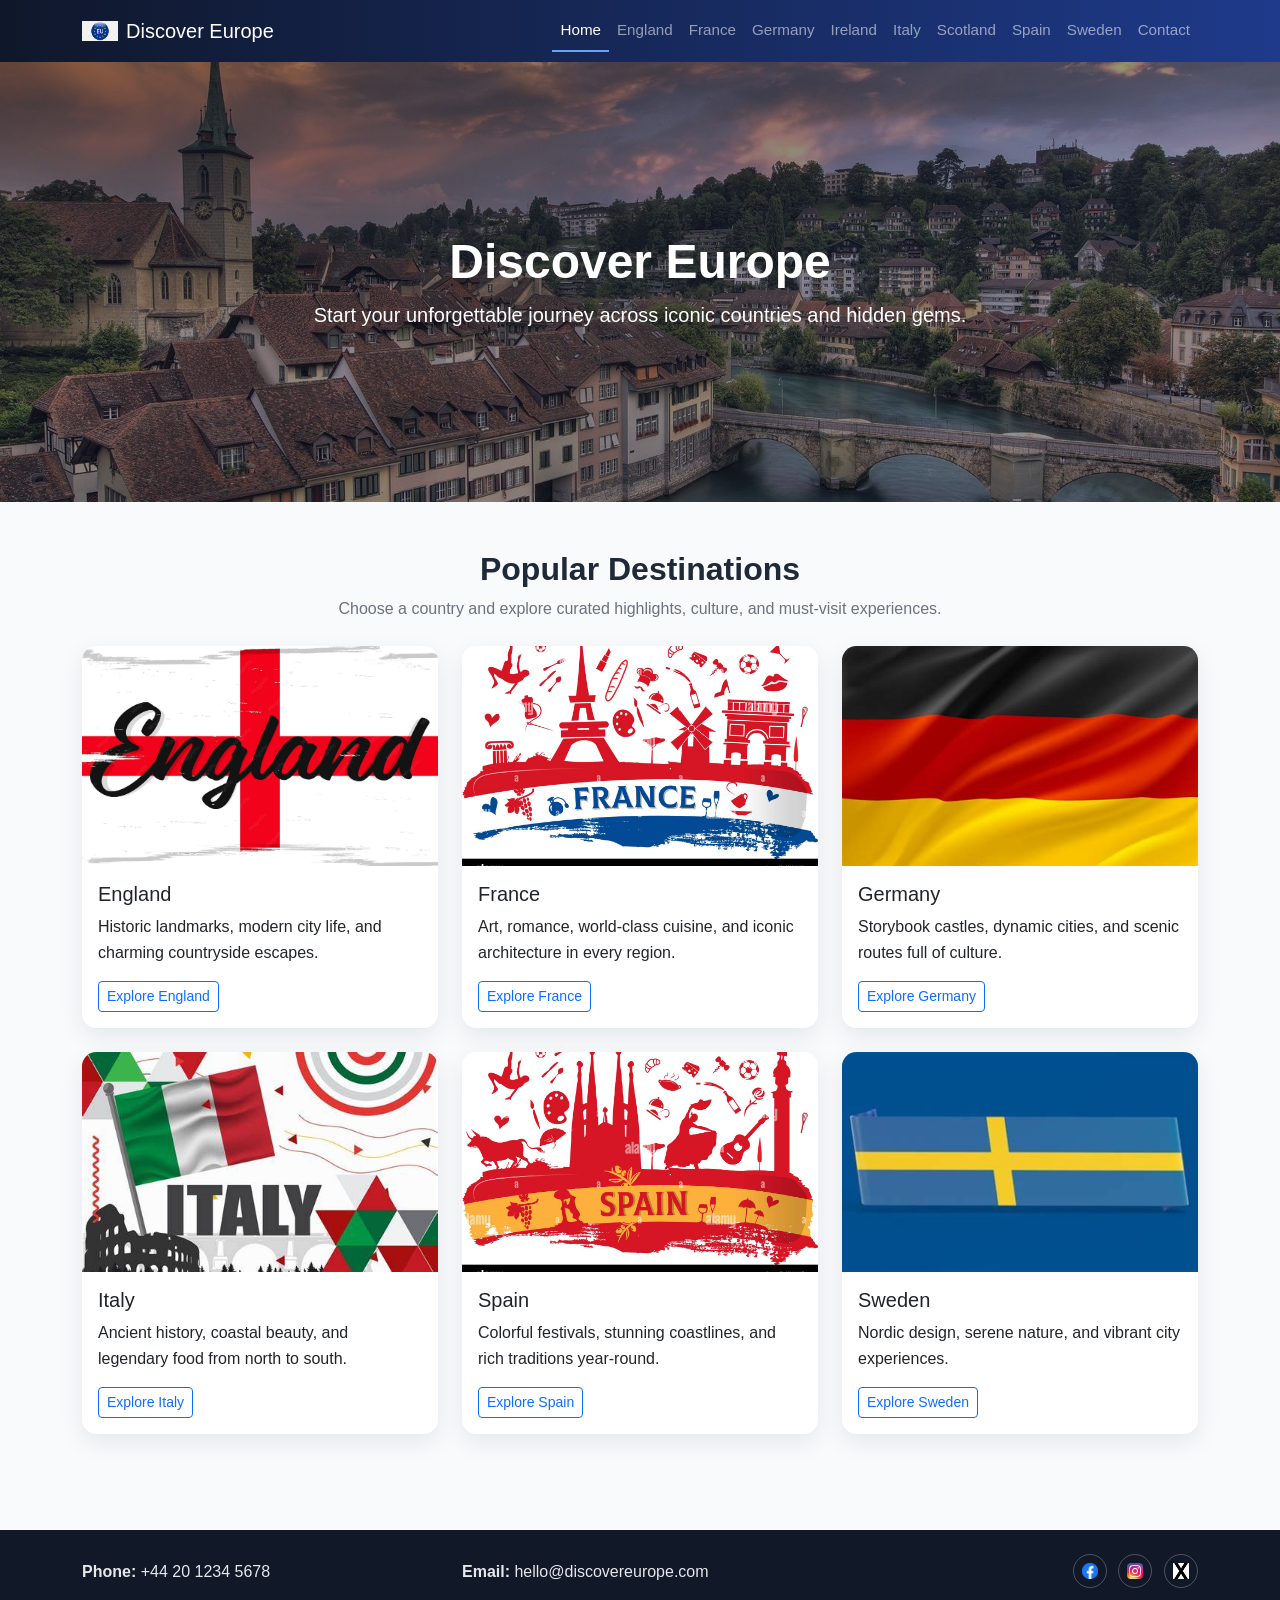
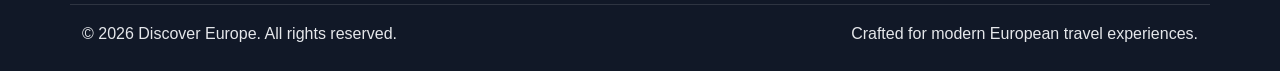
==== index.html @ 99d62b43 "first commit" ====
<!DOCTYPE html>
<html lang="en">
<head>
  <meta charset="UTF-8">
  <meta name="viewport" content="width=device-width, initial-scale=1.0">
  <title>Discover Europe | Home</title>
  <link href="https://cdn.jsdelivr.net/npm/bootstrap@5.3.3/dist/css/bootstrap.min.css" rel="stylesheet">
  <link rel="stylesheet" href="css/custom.css">
</head>
<body>
  <nav class="navbar navbar-expand-lg navbar-dark site-navbar sticky-top">
    <div class="container">
      <a class="navbar-brand d-flex align-items-center gap-2" href="index.html">
        <img src="./images/logo.png" alt="Discover Europe logo" class="site-logo">
        <span>Discover Europe</span>
      </a>
      <button class="navbar-toggler" type="button" data-bs-toggle="collapse" data-bs-target="#mainNavbar" aria-controls="mainNavbar" aria-expanded="false" aria-label="Toggle navigation">
        <span class="navbar-toggler-icon"></span>
      </button>
      <div class="collapse navbar-collapse" id="mainNavbar">
        <ul class="navbar-nav ms-auto mb-2 mb-lg-0">
          <li class="nav-item"><a class="nav-link active" aria-current="page" href="index.html">Home</a></li>
          <li class="nav-item"><a class="nav-link" href="england.html">England</a></li>
          <li class="nav-item"><a class="nav-link" href="france.html">France</a></li>
          <li class="nav-item"><a class="nav-link" href="germany.html">Germany</a></li>
          <li class="nav-item"><a class="nav-link" href="ireland.html">Ireland</a></li>
          <li class="nav-item"><a class="nav-link" href="italy.html">Italy</a></li>
          <li class="nav-item"><a class="nav-link" href="scotland.html">Scotland</a></li>
          <li class="nav-item"><a class="nav-link" href="spain.html">Spain</a></li>
          <li class="nav-item"><a class="nav-link" href="sweden.html">Sweden</a></li>
          <li class="nav-item"><a class="nav-link" href="contact.html">Contact</a></li>
        </ul>
      </div>
    </div>
  </nav>

  <header class="hero-banner position-relative">
    <img src="./images/banner-home.jpg" class="img-fluid w-100 banner-image" alt="European destinations collage">
    <div class="banner-overlay d-flex align-items-center justify-content-center text-center">
      <div class="container">
        <h1 class="display-5 fw-bold">Discover Europe</h1>
        <p class="lead mb-0">Start your unforgettable journey across iconic countries and hidden gems.</p>
      </div>
    </div>
  </header>

  <main class="py-5">
    <section class="container mb-5">
      <div class="row justify-content-center">
        <div class="col-12 col-lg-10 text-center">
          <h2 class="section-title">Popular Destinations</h2>
          <p class="section-subtitle">Choose a country and explore curated highlights, culture, and must-visit experiences.</p>
        </div>
      </div>
      <div class="row g-4">
        <div class="col-12 col-md-6 col-lg-4">
          <article class="card destination-card h-100">
            <img src="./images/banner-england.jpg" class="card-img-top" alt="England">
            <div class="card-body">
              <h3 class="h5 card-title">England</h3>
              <p class="card-text">Historic landmarks, modern city life, and charming countryside escapes.</p>
              <a href="england.html" class="btn btn-outline-primary btn-sm">Explore England</a>
            </div>
          </article>
        </div>
        <div class="col-12 col-md-6 col-lg-4">
          <article class="card destination-card h-100">
            <img src="./images/banner-france.jpg" class="card-img-top" alt="France">
            <div class="card-body">
              <h3 class="h5 card-title">France</h3>
              <p class="card-text">Art, romance, world-class cuisine, and iconic architecture in every region.</p>
              <a href="france.html" class="btn btn-outline-primary btn-sm">Explore France</a>
            </div>
          </article>
        </div>
        <div class="col-12 col-md-6 col-lg-4">
          <article class="card destination-card h-100">
            <img src="./images/banner-germany.jpg" class="card-img-top" alt="Germany">
            <div class="card-body">
              <h3 class="h5 card-title">Germany</h3>
              <p class="card-text">Storybook castles, dynamic cities, and scenic routes full of culture.</p>
              <a href="germany.html" class="btn btn-outline-primary btn-sm">Explore Germany</a>
            </div>
          </article>
        </div>
        <div class="col-12 col-md-6 col-lg-4">
          <article class="card destination-card h-100">
            <img src="./images/banner-italy.jpg" class="card-img-top" alt="Italy">
            <div class="card-body">
              <h3 class="h5 card-title">Italy</h3>
              <p class="card-text">Ancient history, coastal beauty, and legendary food from north to south.</p>
              <a href="italy.html" class="btn btn-outline-primary btn-sm">Explore Italy</a>
            </div>
          </article>
        </div>
        <div class="col-12 col-md-6 col-lg-4">
          <article class="card destination-card h-100">
            <img src="./images/banner-spain.jpg" class="card-img-top" alt="Spain">
            <div class="card-body">
              <h3 class="h5 card-title">Spain</h3>
              <p class="card-text">Colorful festivals, stunning coastlines, and rich traditions year-round.</p>
              <a href="spain.html" class="btn btn-outline-primary btn-sm">Explore Spain</a>
            </div>
          </article>
        </div>
        <div class="col-12 col-md-6 col-lg-4">
          <article class="card destination-card h-100">
            <img src="./images/banner-sweden.jpg" class="card-img-top" alt="Sweden">
            <div class="card-body">
              <h3 class="h5 card-title">Sweden</h3>
              <p class="card-text">Nordic design, serene nature, and vibrant city experiences.</p>
              <a href="sweden.html" class="btn btn-outline-primary btn-sm">Explore Sweden</a>
            </div>
          </article>
        </div>
      </div>
    </section>
  </main>

  <footer class="site-footer py-4">
    <div class="container">
      <div class="row gy-3 align-items-center footer-top pb-3 mb-3">
        <div class="col-12 col-md-4">
          <strong>Phone:</strong> +44 20 1234 5678
        </div>
        <div class="col-12 col-md-4">
          <strong>Email:</strong> hello@discovereurope.com
        </div>
        <div class="col-12 col-md-4 text-md-end social-icons">
          <a href="#" aria-label="Facebook"><img src="./icons/facebook.png" alt="Facebook icon"></a>
          <a href="#" aria-label="Instagram"><img src="./icons/instagram.png" alt="Instagram icon"></a>
          <a href="#" aria-label="Twitter"><img src="./icons/twitter.jpg" alt="Twitter icon"></a>
        </div>
      </div>
      <div class="row gy-2 align-items-center footer-bottom">
        <div class="col-12 col-md-6">
          &copy; 2026 Discover Europe. All rights reserved.
        </div>
        <div class="col-12 col-md-6 text-md-end">
          Crafted for modern European travel experiences.
        </div>
      </div>
    </div>
  </footer>

  <script src="https://cdn.jsdelivr.net/npm/bootstrap@5.3.3/dist/js/bootstrap.bundle.min.js"></script>
</body>
</html>
---- css/custom.css ----
:root {
  --primary-color: #1e3a8a;
  --accent-color: #60a5fa;
  --text-color: #1f2937;
  --muted-color: #6b7280;
  --footer-bg: #111827;
}

body {
  font-family: "Segoe UI", Tahoma, Geneva, Verdana, sans-serif;
  color: var(--text-color);
  line-height: 1.6;
  background-color: #f8fafc;
}

.site-navbar {
  background: linear-gradient(90deg, #0f172a, var(--primary-color));
}

.site-logo {
  width: 36px;
  height: 36px;
  object-fit: contain;
}

.navbar .nav-link {
  font-weight: 500;
  font-size: 0.95rem;
  transition: color 0.25s ease;
}

.navbar .nav-link:hover {
  color: #bfdbfe;
}

.navbar .nav-link.active {
  color: #ffffff;
  border-bottom: 2px solid var(--accent-color);
}

.hero-banner {
  min-height: 260px;
}

.banner-image {
  min-height: 260px;
  max-height: 440px;
  object-fit: cover;
}

.banner-overlay {
  position: absolute;
  inset: 0;
  background: rgba(15, 23, 42, 0.45);
  color: #ffffff;
  padding: 1rem;
}

.section-title {
  font-weight: 700;
  margin-bottom: 0.5rem;
}

.section-subtitle {
  color: var(--muted-color);
  margin-bottom: 1.5rem;
}

.destination-card {
  border: 0;
  border-radius: 0.9rem;
  overflow: hidden;
  box-shadow: 0 8px 24px rgba(15, 23, 42, 0.08);
  transition: transform 0.3s ease, box-shadow 0.3s ease;
}

.destination-card img {
  height: 220px;
  object-fit: cover;
}

.destination-card:hover {
  transform: translateY(-6px);
  box-shadow: 0 14px 28px rgba(15, 23, 42, 0.14);
}

.contact-form {
  background-color: #ffffff;
}

.site-footer {
  background-color: var(--footer-bg);
  color: #e5e7eb;
}

.footer-top {
  border-bottom: 1px solid rgba(255, 255, 255, 0.12);
}

.site-footer a {
  color: #e5e7eb;
  text-decoration: none;
}

.social-icons a {
  display: inline-flex;
  align-items: center;
  justify-content: center;
  width: 34px;
  height: 34px;
  margin-left: 0.45rem;
  border: 1px solid rgba(255, 255, 255, 0.25);
  border-radius: 50%;
  transition: all 0.25s ease;
}

.social-icons a:hover {
  background-color: var(--accent-color);
  border-color: var(--accent-color);
}

.social-icons img {
  width: 16px;
  height: 16px;
}

@media (max-width: 991.98px) {
  .navbar .nav-link.active {
    border-bottom: 0;
  }
}

@media (max-width: 767.98px) {
  .banner-image {
    min-height: 220px;
  }

  .banner-overlay h1 {
    font-size: 1.85rem;
  }

  .social-icons a {
    margin-left: 0;
    margin-right: 0.45rem;
  }
}
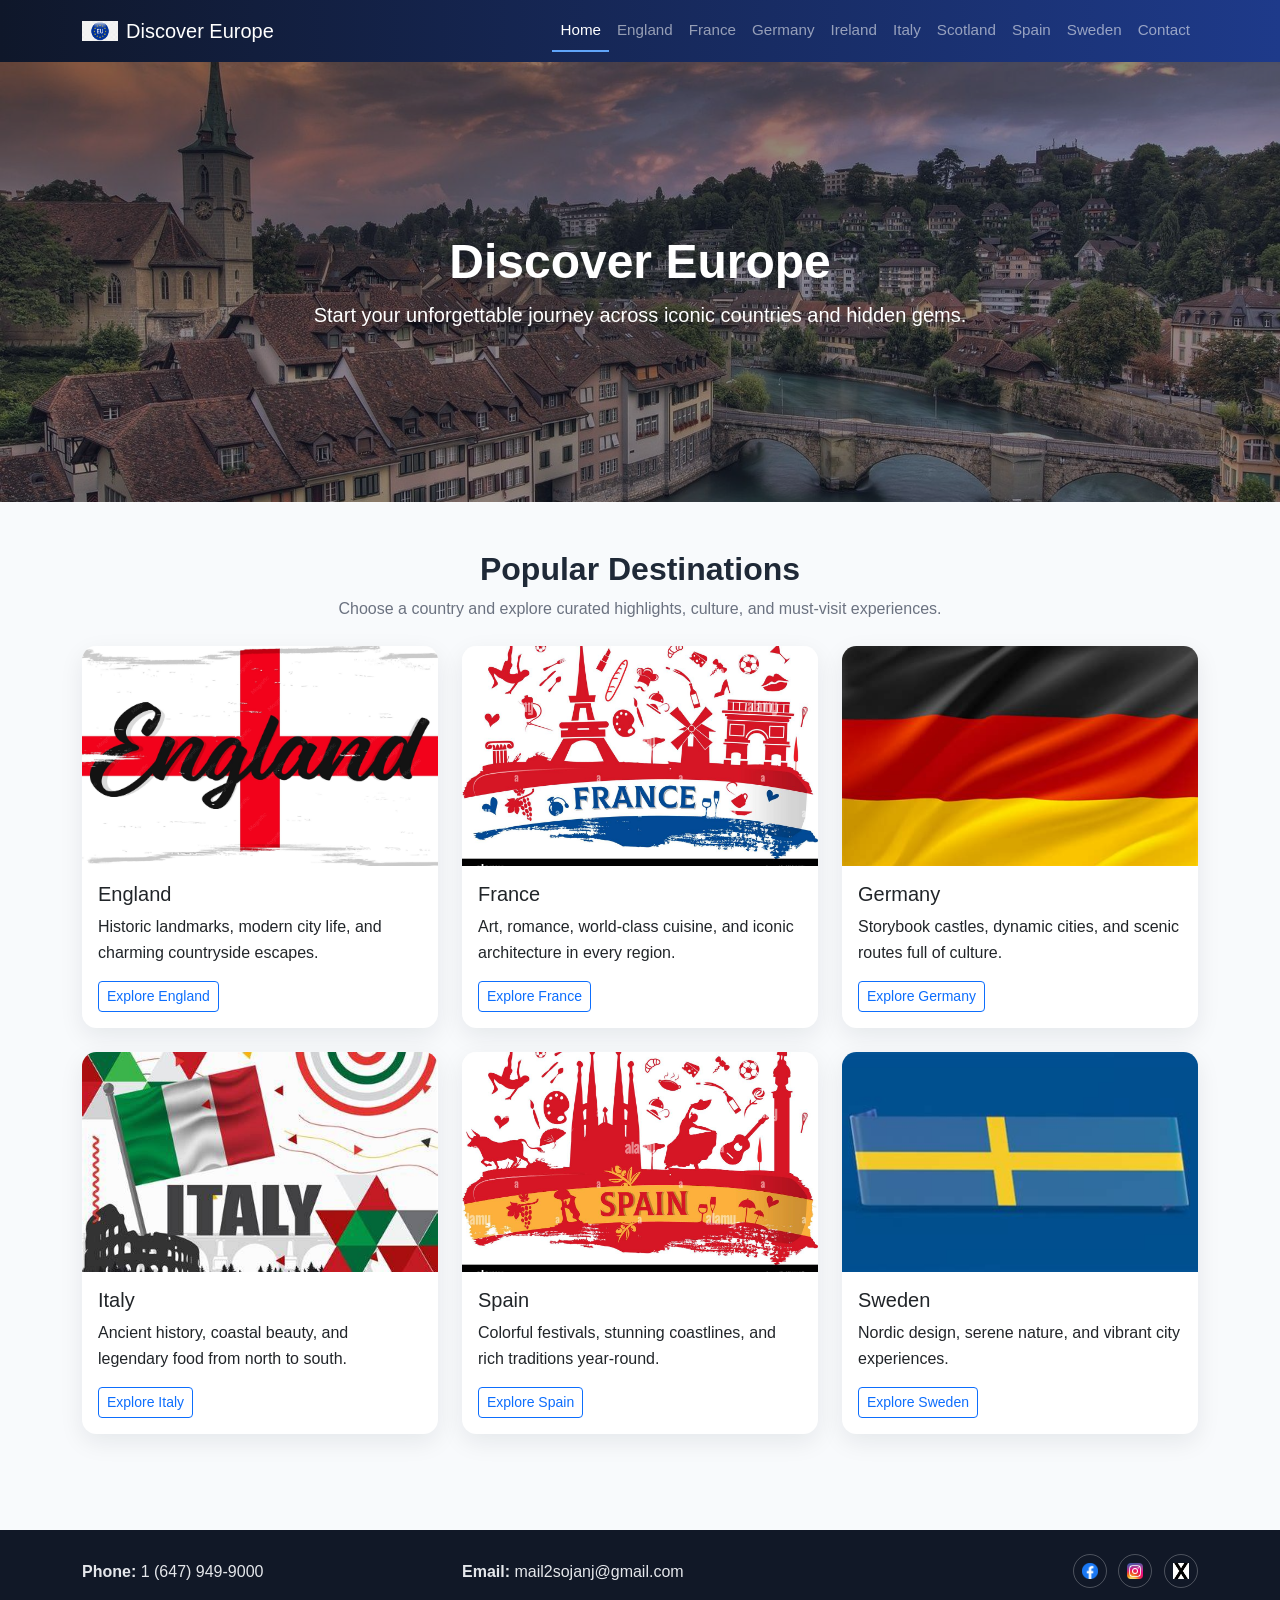
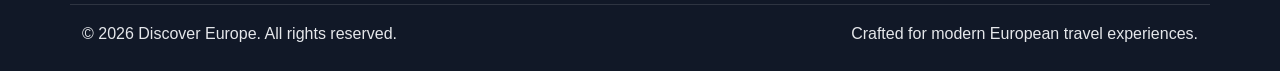
==== commit 2f9ee383: "email and phone" ====
--- a/index.html
+++ b/index.html
@@ -121,10 +121,10 @@
     <div class="container">
       <div class="row gy-3 align-items-center footer-top pb-3 mb-3">
         <div class="col-12 col-md-4">
-          <strong>Phone:</strong> +44 20 1234 5678
+          <strong>Phone:</strong> 1 (647) 949-9000
         </div>
         <div class="col-12 col-md-4">
-          <strong>Email:</strong> hello@discovereurope.com
+          <strong>Email:</strong> mail2sojanj@gmail.com
         </div>
         <div class="col-12 col-md-4 text-md-end social-icons">
           <a href="#" aria-label="Facebook"><img src="./icons/facebook.png" alt="Facebook icon"></a>
